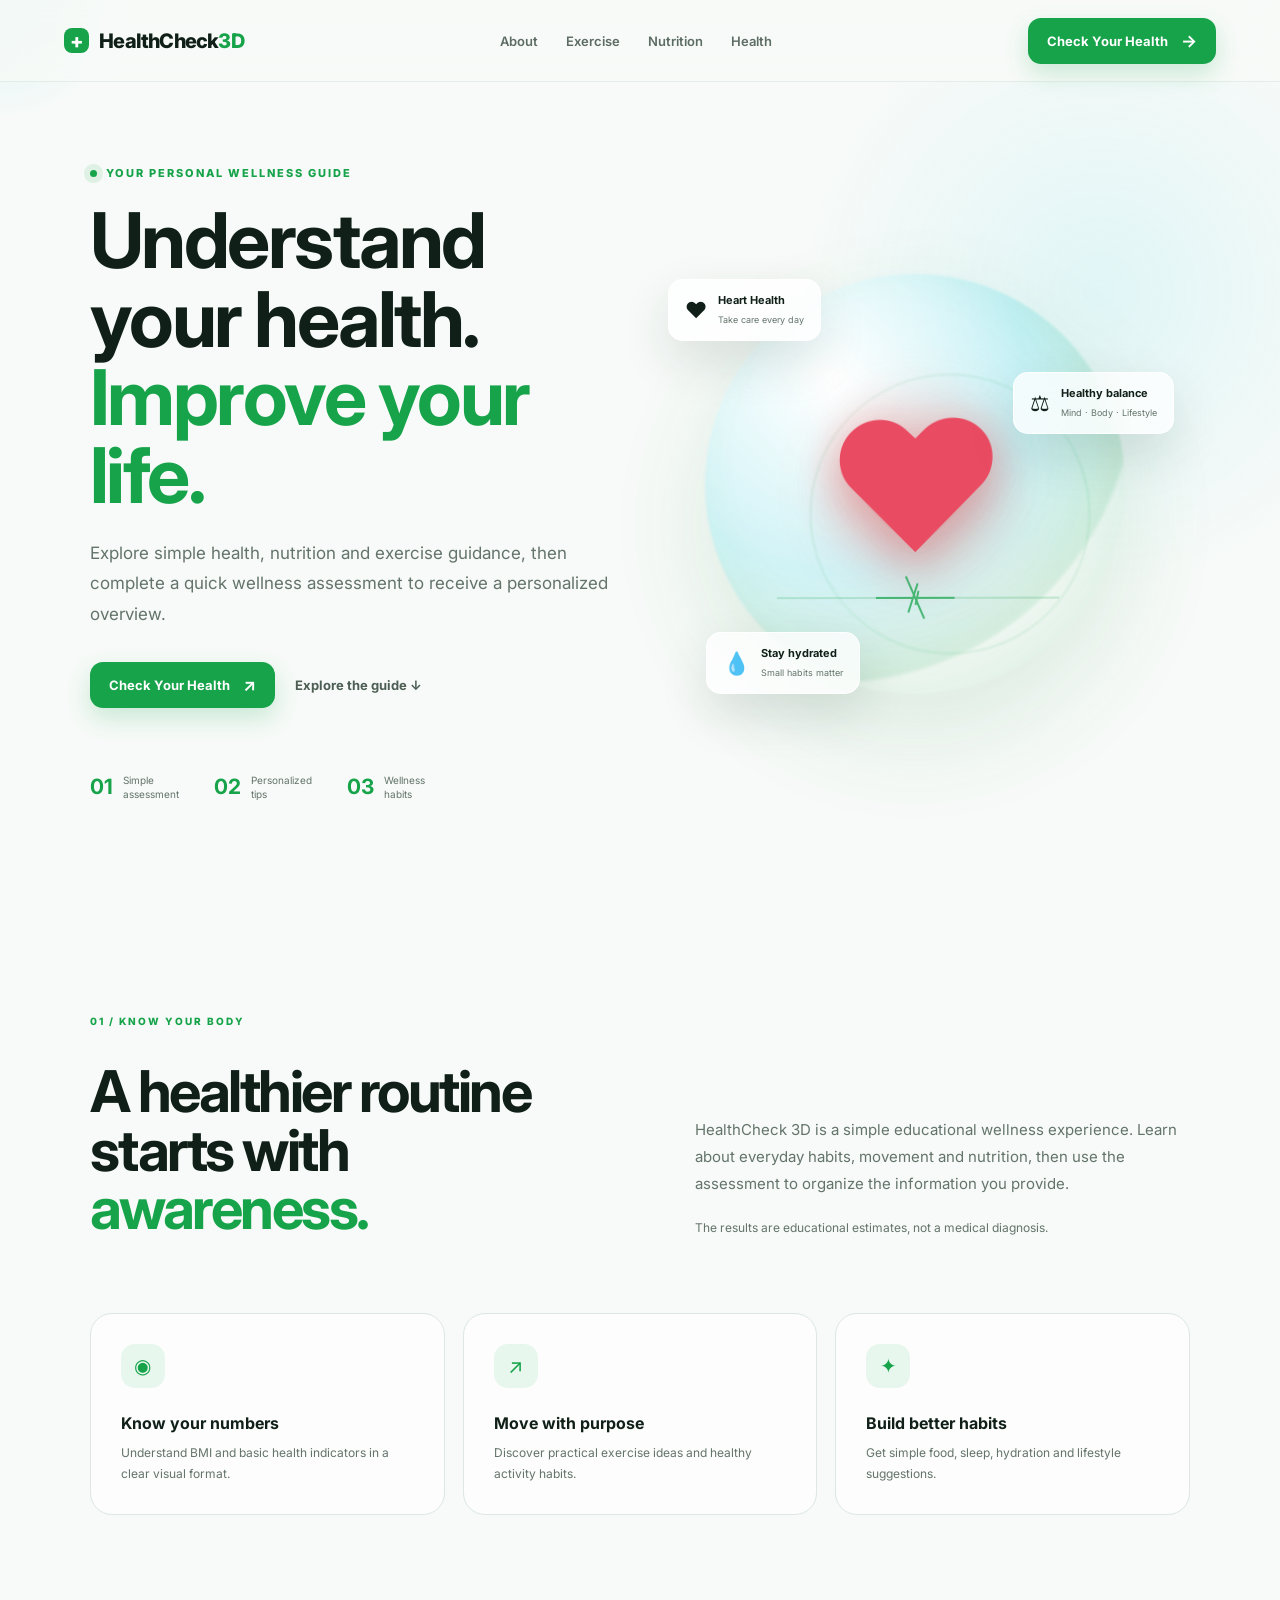
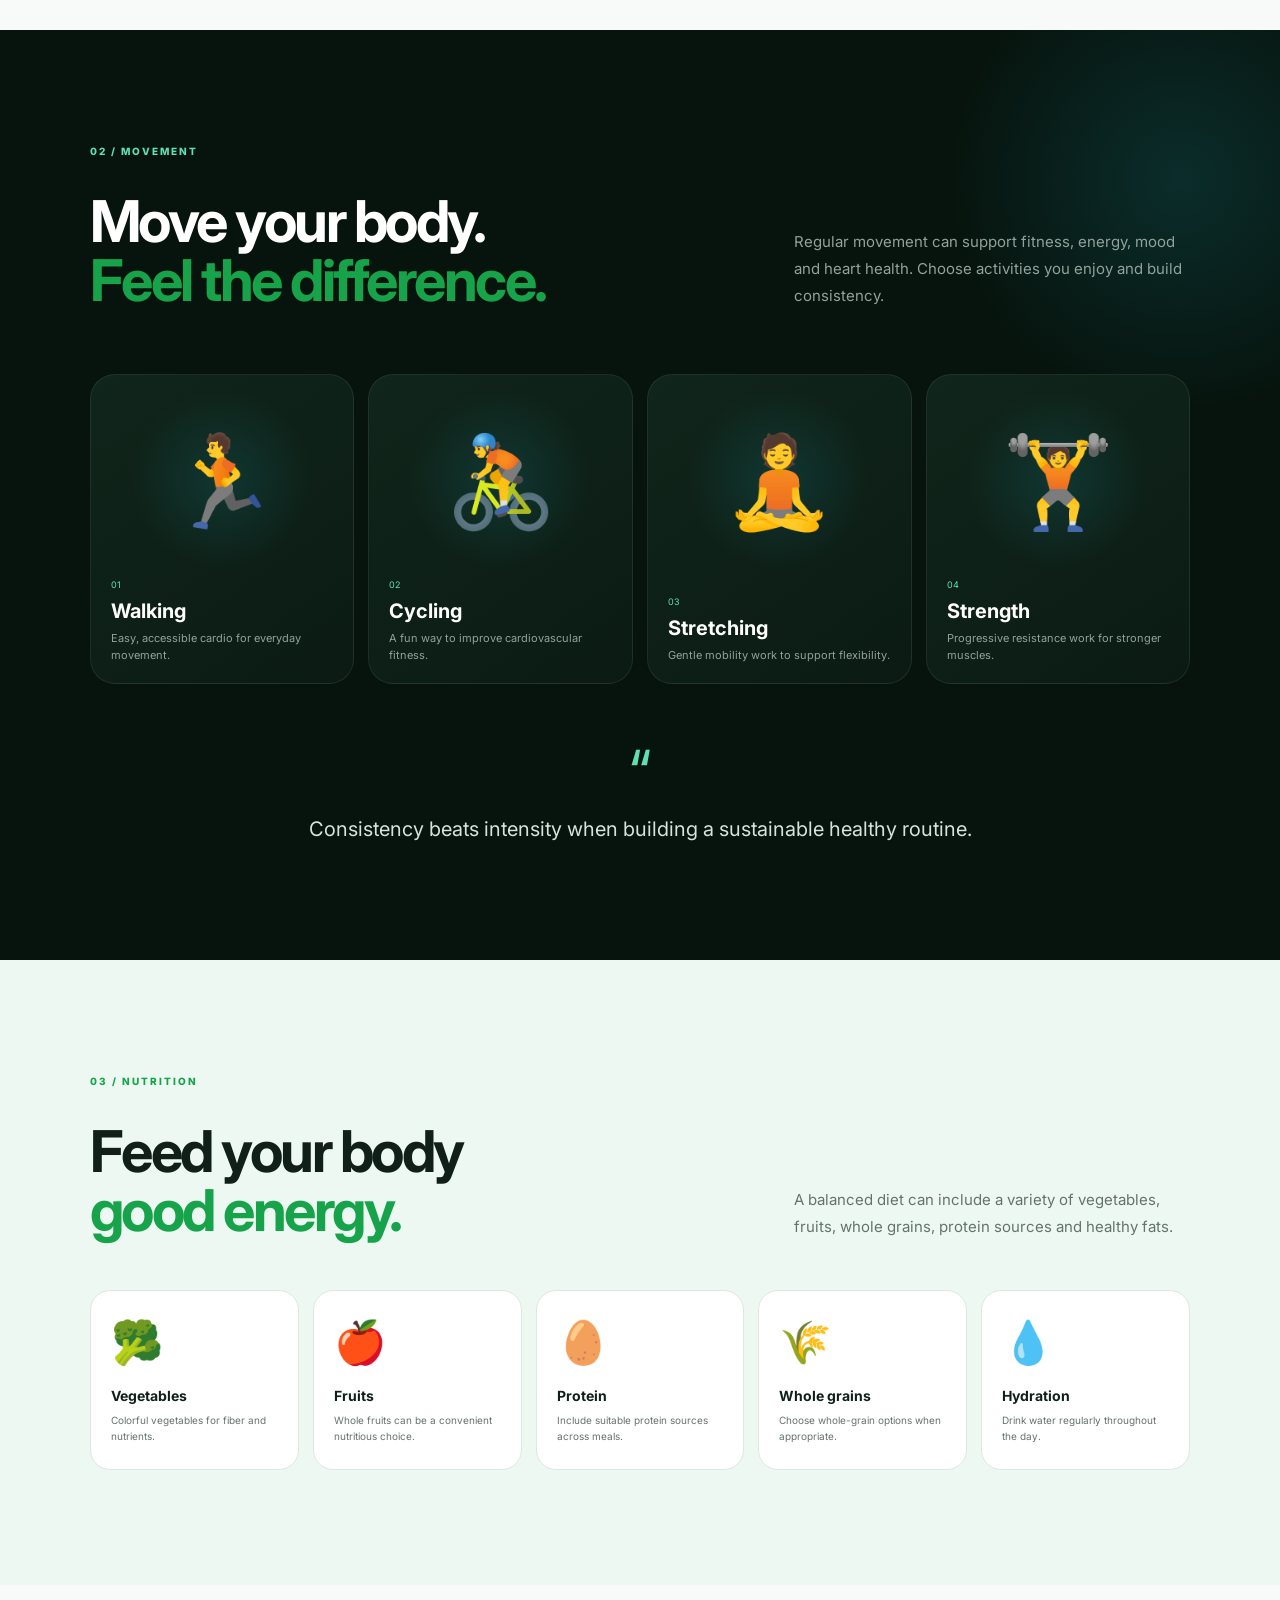
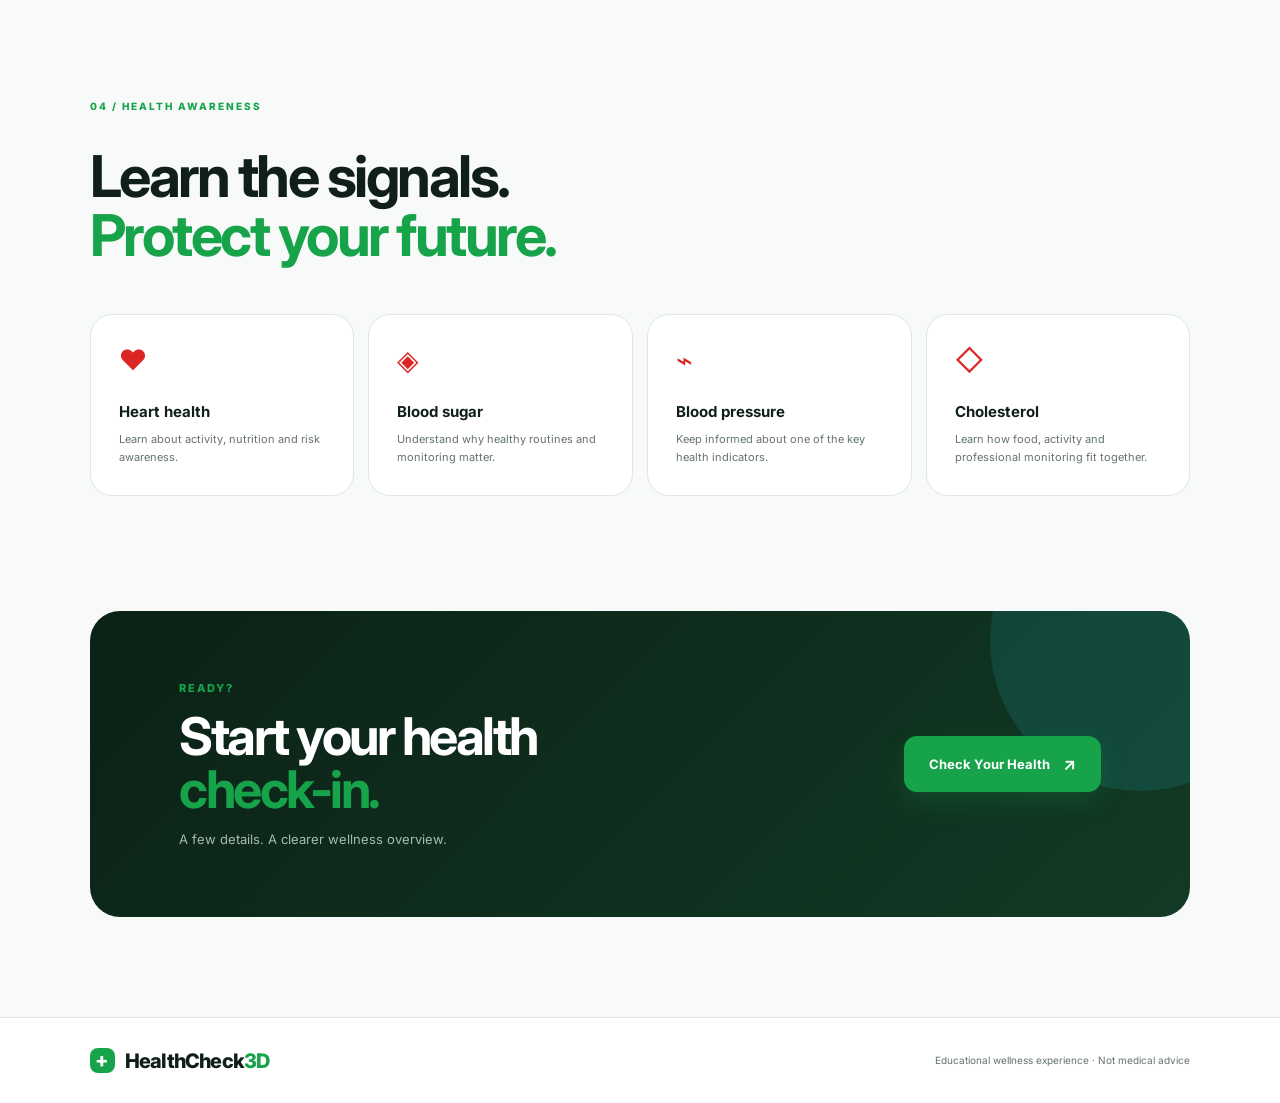
==== backend/src/main/resources/static/index.html @ 6fb9fbba "Commit 3 - Connect health assessment with Spring Boot backend" ====
<!DOCTYPE html>
<html lang="en">
<head>
  <meta charset="UTF-8">
  <meta name="viewport" content="width=device-width, initial-scale=1.0">
  <title>HealthCheck 3D | Personal Wellness</title>
  <link rel="preconnect" href="https://fonts.googleapis.com">
  <link rel="preconnect" href="https://fonts.gstatic.com" crossorigin>
  <link href="https://fonts.googleapis.com/css2?family=Inter:wght@400;500;600;700;800&display=swap" rel="stylesheet">
  <link rel="stylesheet" href="style.css">
</head>
<body>
  <div class="cursor-glow"></div>
  <nav class="nav">
    <a class="brand" href="index.html"><span class="brand-mark">+</span> HealthCheck<span>3D</span></a>
    <div class="nav-links">
      <a href="#about">About</a><a href="#exercise">Exercise</a><a href="#nutrition">Nutrition</a><a href="#conditions">Health</a>
    </div>
    <a class="nav-cta" href="health.html">Check Your Health <span>→</span></a>
  </nav>

  <main>
    <section class="hero" id="top">
      <div class="hero-copy reveal">
        <div class="eyebrow"><span class="pulse-dot"></span> YOUR PERSONAL WELLNESS GUIDE</div>
        <h1>Understand your health.<br><em>Improve your life.</em></h1>
        <p>Explore simple health, nutrition and exercise guidance, then complete a quick wellness assessment to receive a personalized overview.</p>
        <div class="hero-actions">
          <a class="primary-btn" href="health.html">Check Your Health <span>↗</span></a>
          <a class="text-btn" href="#about">Explore the guide ↓</a>
        </div>
        <div class="hero-stats">
          <div><strong>01</strong><span>Simple<br>assessment</span></div>
          <div><strong>02</strong><span>Personalized<br>tips</span></div>
          <div><strong>03</strong><span>Wellness<br>habits</span></div>
        </div>
      </div>
      <div class="hero-visual" id="heroVisual">
        <div class="orb orb-one"></div><div class="orb orb-two"></div>
        <div class="heart-scene">
          <div class="heart-glow"></div>
          <div class="heart">♥</div>
          <div class="ecg"><span></span><span></span><span></span><span></span><span></span></div>
        </div>
        <div class="float-card card-heart"><span>♥</span><div><b>Heart Health</b><small>Take care every day</small></div></div>
        <div class="float-card card-bmi"><span>⚖</span><div><b>Healthy balance</b><small>Mind · Body · Lifestyle</small></div></div>
        <div class="float-card card-water"><span>💧</span><div><b>Stay hydrated</b><small>Small habits matter</small></div></div>
      </div>
    </section>

    <section class="intro section" id="about">
      <div class="section-tag">01 / KNOW YOUR BODY</div>
      <div class="two-col">
        <h2>A healthier routine starts with <em>awareness.</em></h2>
        <div><p>HealthCheck 3D is a simple educational wellness experience. Learn about everyday habits, movement and nutrition, then use the assessment to organize the information you provide.</p><p class="muted">The results are educational estimates, not a medical diagnosis.</p></div>
      </div>
      <div class="feature-grid">
        <article class="feature-card"><div class="feature-icon">◉</div><h3>Know your numbers</h3><p>Understand BMI and basic health indicators in a clear visual format.</p></article>
        <article class="feature-card"><div class="feature-icon">↗</div><h3>Move with purpose</h3><p>Discover practical exercise ideas and healthy activity habits.</p></article>
        <article class="feature-card"><div class="feature-icon">✦</div><h3>Build better habits</h3><p>Get simple food, sleep, hydration and lifestyle suggestions.</p></article>
      </div>
    </section>

    <section class="dark-section section" id="exercise">
      <div class="section-tag light">02 / MOVEMENT</div>
      <div class="section-heading"><h2>Move your body.<br><em>Feel the difference.</em></h2><p>Regular movement can support fitness, energy, mood and heart health. Choose activities you enjoy and build consistency.</p></div>
      <div class="exercise-grid">
        <article class="exercise-card exercise-one"><div class="exercise-art">🏃</div><div><span>01</span><h3>Walking</h3><p>Easy, accessible cardio for everyday movement.</p></div></article>
        <article class="exercise-card exercise-two"><div class="exercise-art">🚴</div><div><span>02</span><h3>Cycling</h3><p>A fun way to improve cardiovascular fitness.</p></div></article>
        <article class="exercise-card exercise-three"><div class="exercise-art">🧘</div><div><span>03</span><h3>Stretching</h3><p>Gentle mobility work to support flexibility.</p></div></article>
        <article class="exercise-card exercise-four"><div class="exercise-art">🏋</div><div><span>04</span><h3>Strength</h3><p>Progressive resistance work for stronger muscles.</p></div></article>
      </div>
      <div class="quote-card"><span>“</span><p>Consistency beats intensity when building a sustainable healthy routine.</p></div>
    </section>

    <section class="section nutrition" id="nutrition">
      <div class="section-tag">03 / NUTRITION</div>
      <div class="section-heading"><h2>Feed your body<br><em>good energy.</em></h2><p>A balanced diet can include a variety of vegetables, fruits, whole grains, protein sources and healthy fats.</p></div>
      <div class="food-grid">
        <div class="food-card"><span>🥦</span><h3>Vegetables</h3><p>Colorful vegetables for fiber and nutrients.</p></div>
        <div class="food-card"><span>🍎</span><h3>Fruits</h3><p>Whole fruits can be a convenient nutritious choice.</p></div>
        <div class="food-card"><span>🥚</span><h3>Protein</h3><p>Include suitable protein sources across meals.</p></div>
        <div class="food-card"><span>🌾</span><h3>Whole grains</h3><p>Choose whole-grain options when appropriate.</p></div>
        <div class="food-card"><span>💧</span><h3>Hydration</h3><p>Drink water regularly throughout the day.</p></div>
      </div>
    </section>

    <section class="conditions section" id="conditions">
      <div class="section-tag">04 / HEALTH AWARENESS</div>
      <div class="section-heading"><h2>Learn the signals.<br><em>Protect your future.</em></h2></div>
      <div class="condition-grid">
        <article><div>♥</div><h3>Heart health</h3><p>Learn about activity, nutrition and risk awareness.</p></article>
        <article><div>◈</div><h3>Blood sugar</h3><p>Understand why healthy routines and monitoring matter.</p></article>
        <article><div>⌁</div><h3>Blood pressure</h3><p>Keep informed about one of the key health indicators.</p></article>
        <article><div>◇</div><h3>Cholesterol</h3><p>Learn how food, activity and professional monitoring fit together.</p></article>
      </div>
    </section>

    <section class="cta-section">
      <div><span class="eyebrow">READY?</span><h2>Start your health<br><em>check-in.</em></h2><p>A few details. A clearer wellness overview.</p></div>
      <a class="primary-btn large" href="health.html">Check Your Health <span>↗</span></a>
    </section>
  </main>

  <footer><div class="brand"><span class="brand-mark">+</span> HealthCheck<span>3D</span></div><p>Educational wellness experience · Not medical advice</p></footer>
  <script src="script.js"></script>
</body>
</html>
---- backend/src/main/resources/static/style.css ----
:root{--primary:#16a34a;--primary-dark:#15803d;--accent:#22d3ee;--danger:#dc2626;--warning:#f59e0b;--bg:#f7faf8;--ink:#102019;--muted:#64746b;--line:#dce8e1;--white:#fff;--dark:#07140e;--shadow:0 25px 70px rgba(9,40,23,.12)}
*{box-sizing:border-box;margin:0;padding:0}html{scroll-behavior:smooth}body{font-family:Inter,Arial,sans-serif;background:var(--bg);color:var(--ink);overflow-x:hidden}a{text-decoration:none;color:inherit}button,input,select{font:inherit}.cursor-glow{position:fixed;width:260px;height:260px;border-radius:50%;background:radial-gradient(circle,rgba(34,211,238,.12),transparent 65%);pointer-events:none;transform:translate(-50%,-50%);z-index:0}.nav{height:82px;display:flex;align-items:center;justify-content:space-between;padding:0 5vw;position:relative;z-index:10;background:rgba(247,250,248,.76);backdrop-filter:blur(16px);border-bottom:1px solid rgba(220,232,225,.7)}.brand{font-size:20px;font-weight:800;letter-spacing:-.8px}.brand span:last-child{color:var(--primary)}.brand-mark{display:inline-grid;place-items:center;width:25px;height:25px;border-radius:8px;background:var(--primary);color:white;margin-right:7px}.nav-links{display:flex;gap:28px;color:#5d6c64;font-size:13px;font-weight:600}.nav-links a:hover{color:var(--primary)}.nav-cta,.primary-btn{display:inline-flex;align-items:center;justify-content:center;gap:13px;background:var(--primary);color:white;border:0;border-radius:13px;padding:13px 19px;font-size:13px;font-weight:700;cursor:pointer;box-shadow:0 10px 25px rgba(22,163,74,.2);transition:.25s}.nav-cta:hover,.primary-btn:hover{background:var(--primary-dark);transform:translateY(-2px)}.nav-cta span,.primary-btn span{font-size:17px}.hero{min-height:calc(100vh - 82px);display:grid;grid-template-columns:1fr 1fr;align-items:center;padding:65px 7vw 80px;position:relative;overflow:hidden}.hero:before{content:"";position:absolute;width:620px;height:620px;border-radius:50%;background:radial-gradient(circle,rgba(34,211,238,.1),transparent 68%);right:-130px;top:-100px}.hero-copy{position:relative;z-index:2;max-width:650px}.eyebrow{font-size:11px;font-weight:800;letter-spacing:2px;color:var(--primary);display:flex;align-items:center;gap:9px}.pulse-dot{width:7px;height:7px;border-radius:50%;background:var(--primary);box-shadow:0 0 0 6px rgba(22,163,74,.1);animation:pulse 1.7s infinite}@keyframes pulse{50%{box-shadow:0 0 0 11px rgba(22,163,74,0)}}h1,h2{letter-spacing:-2.5px;line-height:1.02}.hero h1{font-size:clamp(45px,6vw,82px);margin:22px 0}.hero h1 em,h2 em{font-style:normal;color:var(--primary)}.hero-copy>p{font-size:17px;line-height:1.8;color:var(--muted);max-width:590px}.hero-actions{display:flex;gap:20px;align-items:center;margin-top:32px}.text-btn{font-size:13px;font-weight:700;color:#4d5e54}.hero-stats{display:flex;gap:35px;margin-top:65px}.hero-stats div{display:flex;gap:10px;align-items:center}.hero-stats strong{font-size:21px;color:var(--primary)}.hero-stats span{font-size:10px;color:var(--muted);line-height:1.4}.hero-visual{min-height:620px;position:relative;display:grid;place-items:center;perspective:900px}.orb{position:absolute;border-radius:50%;filter:blur(1px)}.orb-one{width:420px;height:420px;background:radial-gradient(circle at 30% 25%,#fff,rgba(34,211,238,.18) 45%,rgba(22,163,74,.12) 70%,transparent 71%);box-shadow:inset -25px -25px 60px rgba(22,163,74,.09),0 40px 100px rgba(21,128,61,.12);animation:float 6s ease-in-out infinite}.orb-two{width:280px;height:280px;border:1px solid rgba(22,163,74,.2);transform:translate(35px,30px);animation:spin 18s linear infinite}@keyframes float{50%{transform:translateY(-18px) rotate(2deg)}}@keyframes spin{to{transform:translate(35px,30px) rotate(360deg)}}.heart-scene{position:relative;z-index:2;width:300px;height:300px;display:grid;place-items:center;transform:rotateX(8deg) rotateY(-8deg);animation:heartFloat 5s ease-in-out infinite}@keyframes heartFloat{50%{transform:rotateX(8deg) rotateY(8deg) translateY(-12px)}}.heart{font-size:180px;color:#e94b62;text-shadow:0 20px 45px rgba(220,38,38,.28);filter:drop-shadow(0 0 20px rgba(220,38,38,.15));animation:beat 1.4s ease-in-out infinite}@keyframes beat{15%{transform:scale(1.06)}30%{transform:scale(1)}45%{transform:scale(1.04)}60%{transform:scale(1)}}.heart-glow{position:absolute;width:190px;height:190px;border-radius:50%;background:rgba(239,68,68,.12);filter:blur(25px)}.ecg{position:absolute;bottom:15px;width:280px;height:45px;display:flex;align-items:center;justify-content:center;gap:0;overflow:hidden;opacity:.75}.ecg:before{content:"";position:absolute;left:-30px;right:-30px;height:2px;background:rgba(22,163,74,.25)}.ecg span{width:36px;height:2px;background:var(--primary);position:relative}.ecg span:nth-child(2){height:30px;width:2px;transform:rotate(18deg)}.ecg span:nth-child(3){height:45px;width:2px;transform:rotate(-24deg)}.ecg span:nth-child(4){height:14px;width:2px;transform:rotate(12deg)}.float-card{position:absolute;z-index:4;display:flex;align-items:center;gap:11px;background:rgba(255,255,255,.78);border:1px solid rgba(255,255,255,.9);backdrop-filter:blur(14px);padding:13px 16px;border-radius:15px;box-shadow:0 20px 50px rgba(18,50,31,.12);animation:floatCard 5s ease-in-out infinite}.float-card>span{font-size:22px}.float-card b{font-size:11px;display:block}.float-card small{font-size:9px;color:var(--muted)}.card-heart{top:17%;left:5%}.card-bmi{right:3%;top:32%;animation-delay:1s}.card-water{left:12%;bottom:16%;animation-delay:2s}@keyframes floatCard{50%{transform:translateY(-9px)}}.section{padding:115px 7vw}.section-tag{font-size:10px;font-weight:800;letter-spacing:2px;color:var(--primary);margin-bottom:35px}.two-col{display:grid;grid-template-columns:1fr 1fr;gap:10%;align-items:end}.two-col h2,.section-heading h2{font-size:clamp(37px,4.5vw,62px)}.two-col p,.section-heading>p{color:var(--muted);line-height:1.8;font-size:15px}.two-col .muted{margin-top:20px;font-size:12px}.feature-grid{display:grid;grid-template-columns:repeat(3,1fr);gap:18px;margin-top:75px}.feature-card{padding:30px;border:1px solid var(--line);border-radius:22px;background:rgba(255,255,255,.65);transition:.3s}.feature-card:hover{transform:translateY(-8px);box-shadow:var(--shadow);border-color:rgba(22,163,74,.3)}.feature-icon{width:44px;height:44px;display:grid;place-items:center;border-radius:14px;background:#e8f7ee;color:var(--primary);font-size:20px;margin-bottom:25px}.feature-card h3{font-size:16px;margin-bottom:10px}.feature-card p{font-size:12px;line-height:1.7;color:var(--muted)}.dark-section{background:var(--dark);color:white;position:relative;overflow:hidden}.dark-section:before{content:"";position:absolute;width:500px;height:500px;border-radius:50%;right:-150px;top:-100px;background:radial-gradient(circle,rgba(34,211,238,.13),transparent 65%)}.light{color:#5ee0b0}.section-heading{display:grid;grid-template-columns:1.05fr .7fr;gap:10%;align-items:end;position:relative;z-index:1}.dark-section .section-heading>p{color:#91a29a}.exercise-grid{display:grid;grid-template-columns:repeat(4,1fr);gap:14px;margin-top:65px;position:relative;z-index:1}.exercise-card{min-height:310px;padding:20px;border-radius:25px;background:linear-gradient(145deg,#10251b,#0b1b13);border:1px solid rgba(255,255,255,.08);display:flex;flex-direction:column;justify-content:space-between;transition:.35s;overflow:hidden}.exercise-card:hover{transform:translateY(-10px) rotateX(2deg);border-color:rgba(94,224,176,.3)}.exercise-art{height:170px;display:grid;place-items:center;font-size:90px;background:radial-gradient(circle,rgba(34,211,238,.12),transparent 65%);border-radius:18px}.exercise-card span{font-size:9px;color:#5ee0b0}.exercise-card h3{font-size:20px;margin:7px 0}.exercise-card p{font-size:11px;color:#91a29a;line-height:1.5}.quote-card{margin:50px auto 0;max-width:700px;text-align:center;position:relative}.quote-card span{font-size:65px;color:#5ee0b0}.quote-card p{font-size:20px;line-height:1.6;color:#d5e3dc}.nutrition{background:#eef8f2}.section-heading{margin-bottom:50px}.food-grid{display:grid;grid-template-columns:repeat(5,1fr);gap:14px}.food-card{padding:25px 20px;background:white;border-radius:20px;border:1px solid var(--line);transition:.3s}.food-card:hover{transform:translateY(-8px);box-shadow:var(--shadow)}.food-card span{font-size:42px}.food-card h3{font-size:14px;margin:20px 0 8px}.food-card p{font-size:10px;color:var(--muted);line-height:1.6}.condition-grid{display:grid;grid-template-columns:repeat(4,1fr);gap:14px}.condition-grid article{padding:28px;border:1px solid var(--line);border-radius:22px;background:white;transition:.3s}.condition-grid article:hover{transform:translateY(-6px)}.condition-grid article>div{font-size:28px;color:var(--danger);margin-bottom:25px}.condition-grid h3{font-size:15px;margin-bottom:10px}.condition-grid p{font-size:11px;color:var(--muted);line-height:1.6}.cta-section{margin:0 7vw 100px;padding:70px 7%;border-radius:30px;background:linear-gradient(135deg,#0b2116,#123a25);color:white;display:flex;align-items:center;justify-content:space-between;gap:30px;overflow:hidden;position:relative}.cta-section:after{content:"";position:absolute;width:300px;height:300px;border-radius:50%;right:-100px;top:-120px;background:rgba(34,211,238,.12)}.cta-section h2{font-size:52px;margin:15px 0}.cta-section p{color:#a8bbb1;font-size:13px}.large{padding:18px 25px;position:relative;z-index:1}footer{padding:30px 7vw;border-top:1px solid var(--line);display:flex;justify-content:space-between;align-items:center;background:white}footer p{font-size:10px;color:var(--muted)}.assessment-body,.result-body{background:#f2f7f4}.assessment-nav{background:rgba(242,247,244,.85)}.back-link{font-size:12px;font-weight:700;color:var(--muted)}.back-link:hover{color:var(--primary)}.assessment{max-width:940px;margin:auto;padding:65px 25px 80px}.assessment-head{text-align:center}.assessment-head h1{font-size:clamp(42px,6vw,68px);margin:20px 0 13px}.assessment-head p{color:var(--muted);font-size:13px}.journey{display:flex;align-items:center;justify-content:center;margin:55px 0 35px}.step{display:flex;flex-direction:column;align-items:center;gap:8px;color:#8a9891;min-width:70px}.step b{width:36px;height:36px;border-radius:50%;display:grid;place-items:center;border:1px solid #cbd8d0;background:white;font-size:11px}.step span{font-size:9px;font-weight:700}.step.active{color:var(--primary)}.step.active b{background:var(--primary);color:white;border-color:var(--primary);box-shadow:0 7px 18px rgba(22,163,74,.25)}.step.done b{background:#dff5e7;color:var(--primary);border-color:#bde7cc}.line{height:1px;width:55px;background:#d4e0d9;margin:0 4px 24px}.health-form{background:white;border:1px solid var(--line);border-radius:28px;box-shadow:var(--shadow);padding:45px}.form-step{display:none;animation:fadeUp .4s ease}.form-step.active{display:block}@keyframes fadeUp{from{opacity:0;transform:translateY(12px)}to{opacity:1;transform:none}}.panel-title{display:flex;gap:20px;align-items:flex-start;margin-bottom:40px}.panel-title>span{font-size:11px;font-weight:800;color:var(--primary);padding-top:5px}.panel-title h2{font-size:30px;letter-spacing:-1.3px}.panel-title p{font-size:12px;color:var(--muted);margin-top:8px}.health-form label{display:block;font-size:11px;font-weight:700;color:#3d4d44;margin-bottom:22px}.health-form input,.health-form select{width:100%;height:52px;border:1px solid var(--line);border-radius:12px;background:#fbfdfc;padding:0 15px;outline:none;color:var(--ink);margin-top:8px}.health-form input:focus,.health-form select:focus{border-color:var(--primary);box-shadow:0 0 0 4px rgba(22,163,74,.08)}.two-inputs{display:grid;grid-template-columns:1fr 1fr;gap:20px}.three-inputs{display:grid;grid-template-columns:repeat(3,1fr);gap:15px}.unit-input{position:relative}.unit-input input{padding-right:75px}.unit-input span{position:absolute;right:13px;bottom:17px;font-size:9px;color:#7c8982}.mini-info{display:flex;gap:10px;padding:14px 16px;background:#eef8f2;border-radius:12px;color:var(--muted);font-size:10px;line-height:1.5;margin:5px 0 20px}.mini-info span{font-size:18px;color:var(--primary)}.form-actions{display:flex;justify-content:space-between;align-items:center;margin-top:35px}.ghost-btn{display:inline-flex;align-items:center;justify-content:center;padding:12px 17px;border-radius:12px;border:1px solid var(--line);background:white;color:#516159;font-size:12px;font-weight:700;cursor:pointer}.ghost-btn:hover{border-color:var(--primary);color:var(--primary)}.condition-select{display:grid;grid-template-columns:repeat(2,1fr);gap:12px}.check-card{display:flex!important;align-items:center;gap:12px;padding:18px!important;border:1px solid var(--line);border-radius:15px;margin:0!important;cursor:pointer;transition:.2s}.check-card:hover{border-color:#9fd8b3}.check-card input{width:16px;height:16px;margin:0}.check-card span{font-size:22px;color:var(--primary)}.check-card b{font-size:12px}.check-card:has(input:checked){background:#eefaf2;border-color:#7ac493}.choice-group{margin-bottom:28px}.choice-group h3{font-size:12px;margin-bottom:13px}.choice-row{display:flex;flex-wrap:wrap;gap:10px}.choice-row label{margin:0!important;padding:13px 15px;border:1px solid var(--line);border-radius:12px;background:#fbfdfc;cursor:pointer;font-size:10px!important;font-weight:600!important}.choice-row label:has(input:checked){background:#eaf8ef;border-color:#72c18d;color:var(--primary)}.choice-row input{width:auto;height:auto;margin:0 5px 0 0}.form-disclaimer{text-align:center;font-size:9px;color:#8a9790;margin-top:20px}.result-main{max-width:1100px;margin:auto;padding:65px 25px 90px}.result-head{display:flex;justify-content:space-between;align-items:end;margin-bottom:40px}.result-head h1{font-size:52px;margin:14px 0}.result-head p{font-size:12px;color:var(--muted)}.result-hero{display:grid;grid-template-columns:330px 1fr;gap:25px;align-items:center}.bmi-ring{width:290px;height:290px;margin:auto;border-radius:50%;display:grid;place-items:center;background:conic-gradient(var(--primary) 0deg,#e5eee8 0deg);position:relative}.bmi-ring:after{content:"";position:absolute;width:230px;height:230px;background:#fff;border-radius:50%}.bmi-ring>div{position:relative;z-index:1;text-align:center}.bmi-ring strong{display:block;font-size:52px;letter-spacing:-3px}.bmi-ring span{display:block;font-size:10px;color:var(--muted);font-weight:800;letter-spacing:1px}.bmi-ring small{display:inline-block;margin-top:12px;padding:6px 10px;background:#eaf8ef;color:var(--primary);border-radius:20px;font-size:10px;font-weight:800}.metrics{display:grid;grid-template-columns:1fr 1fr;gap:13px}.metrics div{background:white;border:1px solid var(--line);border-radius:17px;padding:22px}.metrics span{font-size:10px;color:var(--muted);display:block;margin-bottom:9px}.metrics strong{font-size:16px}.result-grid{display:grid;grid-template-columns:repeat(3,1fr);gap:15px;margin-top:35px}.result-card{background:white;border:1px solid var(--line);border-radius:22px;padding:25px}.result-card-head{display:flex;gap:13px;align-items:center;margin-bottom:20px}.result-card-head>span{font-size:28px}.result-card h2{font-size:17px;letter-spacing:-.6px}.result-card-head p{font-size:9px;color:var(--muted);margin-top:4px}.result-card ul{list-style:none}.result-card li{font-size:11px;line-height:1.55;padding:11px 0;border-top:1px solid #edf2ef;color:#526159}.result-card li:before{content:"✓";color:var(--primary);font-weight:800;margin-right:8px}.advice-card{margin-top:15px;background:#0d281a;color:white;border-radius:22px;padding:27px;display:flex;gap:17px;align-items:flex-start}.advice-icon{width:40px;height:40px;border-radius:12px;background:rgba(94,224,176,.15);display:grid;place-items:center;color:#5ee0b0}.advice-card h2{font-size:17px;letter-spacing:-.5px;margin-bottom:7px}.advice-card p{font-size:11px;color:#a7b9ae;line-height:1.6}.medical-warning{margin-top:15px;padding:20px;background:#fff8e8;border:1px solid #f2dfac;border-radius:17px;color:#705b27}.medical-warning strong{font-size:11px}.medical-warning p{font-size:10px;line-height:1.7;margin-top:8px}.result-body footer{margin-top:0}@media(max-width:900px){.nav-links{display:none}.hero{grid-template-columns:1fr;padding-top:50px}.hero-visual{min-height:500px}.feature-grid,.exercise-grid,.condition-grid{grid-template-columns:repeat(2,1fr)}.food-grid{grid-template-columns:repeat(3,1fr)}.section-heading,.two-col{grid-template-columns:1fr;gap:25px}.result-hero{grid-template-columns:1fr}.result-grid{grid-template-columns:1fr}.result-head{align-items:start}.three-inputs{grid-template-columns:1fr}.journey{overflow-x:auto;justify-content:flex-start;padding-bottom:8px}.line{min-width:30px}.cta-section{flex-direction:column;align-items:flex-start}.cta-section h2{font-size:42px}}@media(max-width:600px){.nav{padding:0 18px;height:70px}.nav-cta{padding:10px 12px;font-size:10px}.hero{padding:45px 20px}.hero h1{font-size:43px}.hero-copy>p{font-size:14px}.hero-stats{gap:15px;margin-top:40px}.hero-visual{min-height:420px;transform:scale(.82)}.card-heart{left:-3%}.card-bmi{right:-3%}.card-water{left:3%}.section{padding:80px 20px}.two-col h2,.section-heading h2{font-size:38px}.feature-grid,.exercise-grid,.condition-grid,.food-grid,.condition-select,.two-inputs{grid-template-columns:1fr}.health-form{padding:25px 18px}.assessment{padding:45px 15px}.panel-title h2{font-size:24px}.step span{display:none}.result-main{padding:45px 15px}.result-head{display:block}.result-head h1{font-size:40px}.result-head .ghost-btn{margin-top:20px}.metrics{grid-template-columns:1fr 1fr}.bmi-ring{width:250px;height:250px}.bmi-ring:after{width:198px;height:198px}.cta-section{margin:0 20px 70px;padding:45px 30px}.cta-section h2{font-size:38px}footer{padding:25px 20px;display:block}footer p{margin-top:12px}.choice-row{display:grid;grid-template-columns:1fr}.choice-row label{width:100%}}
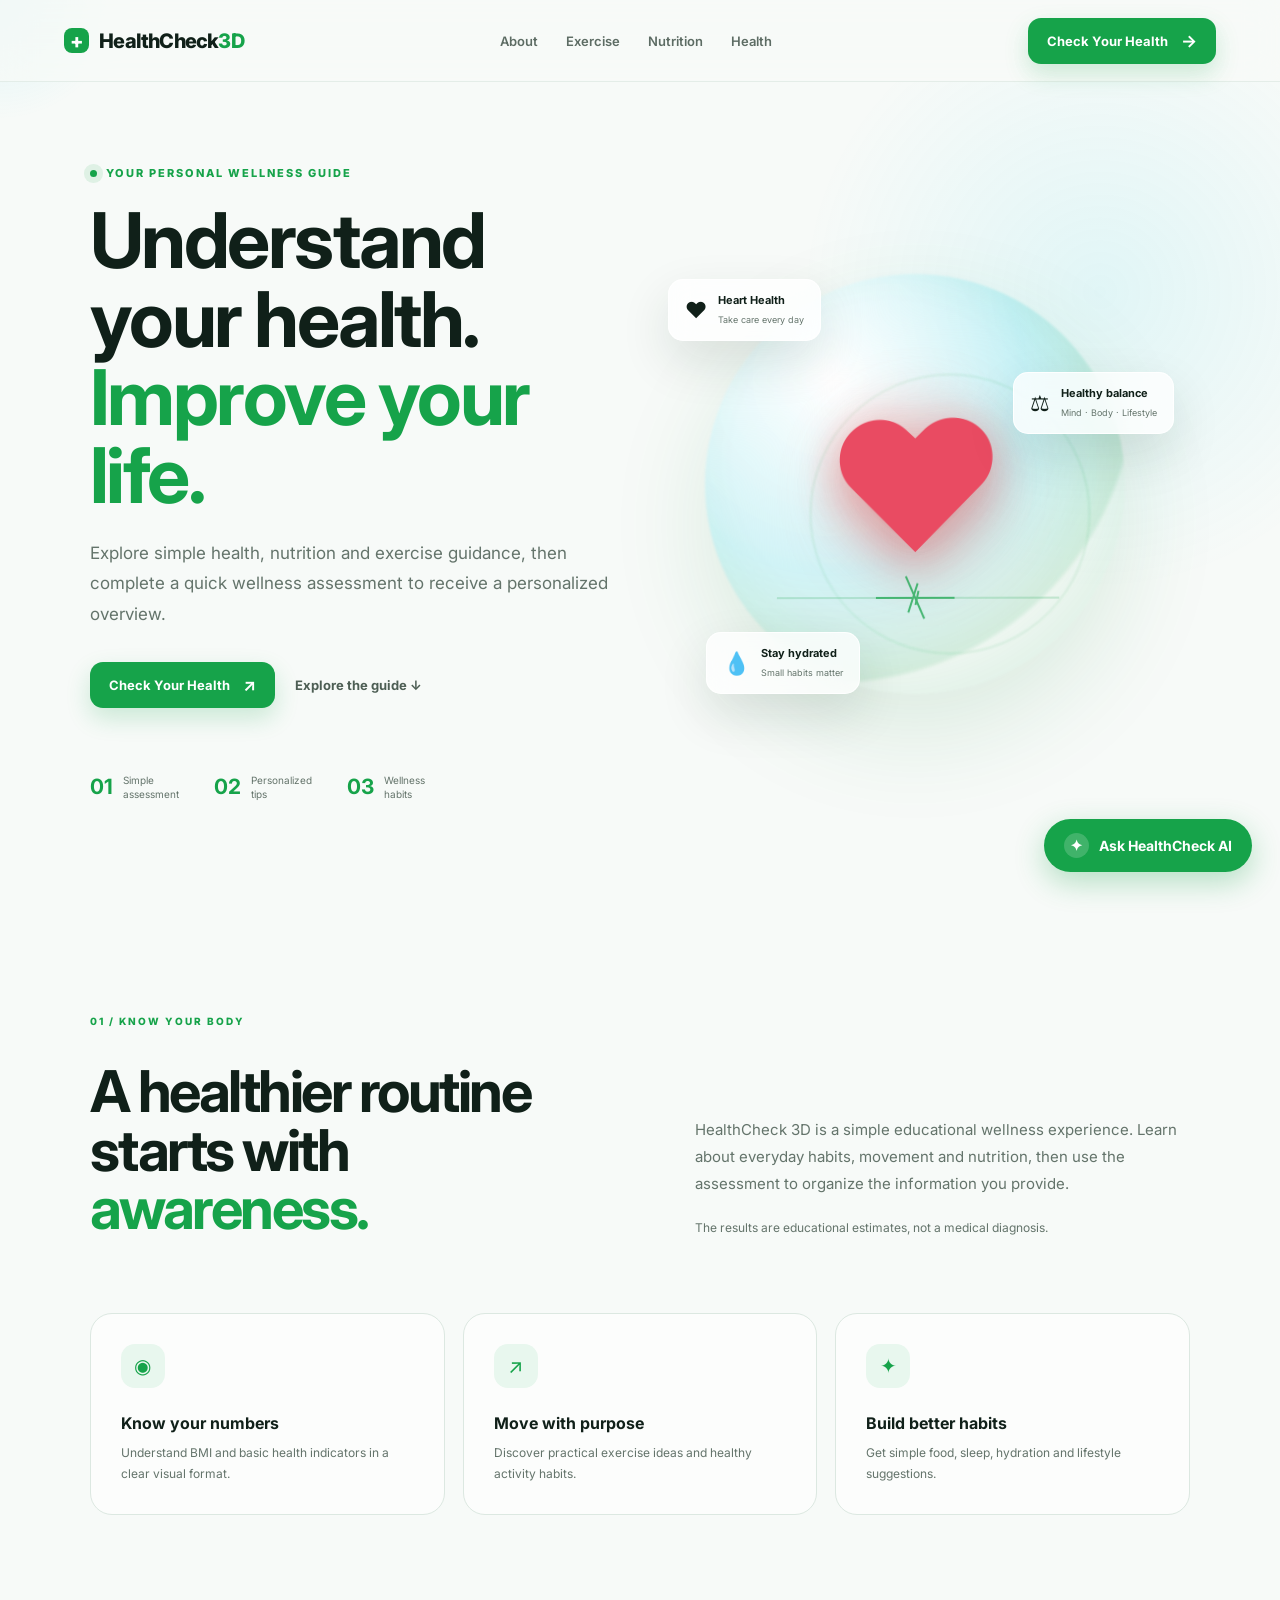
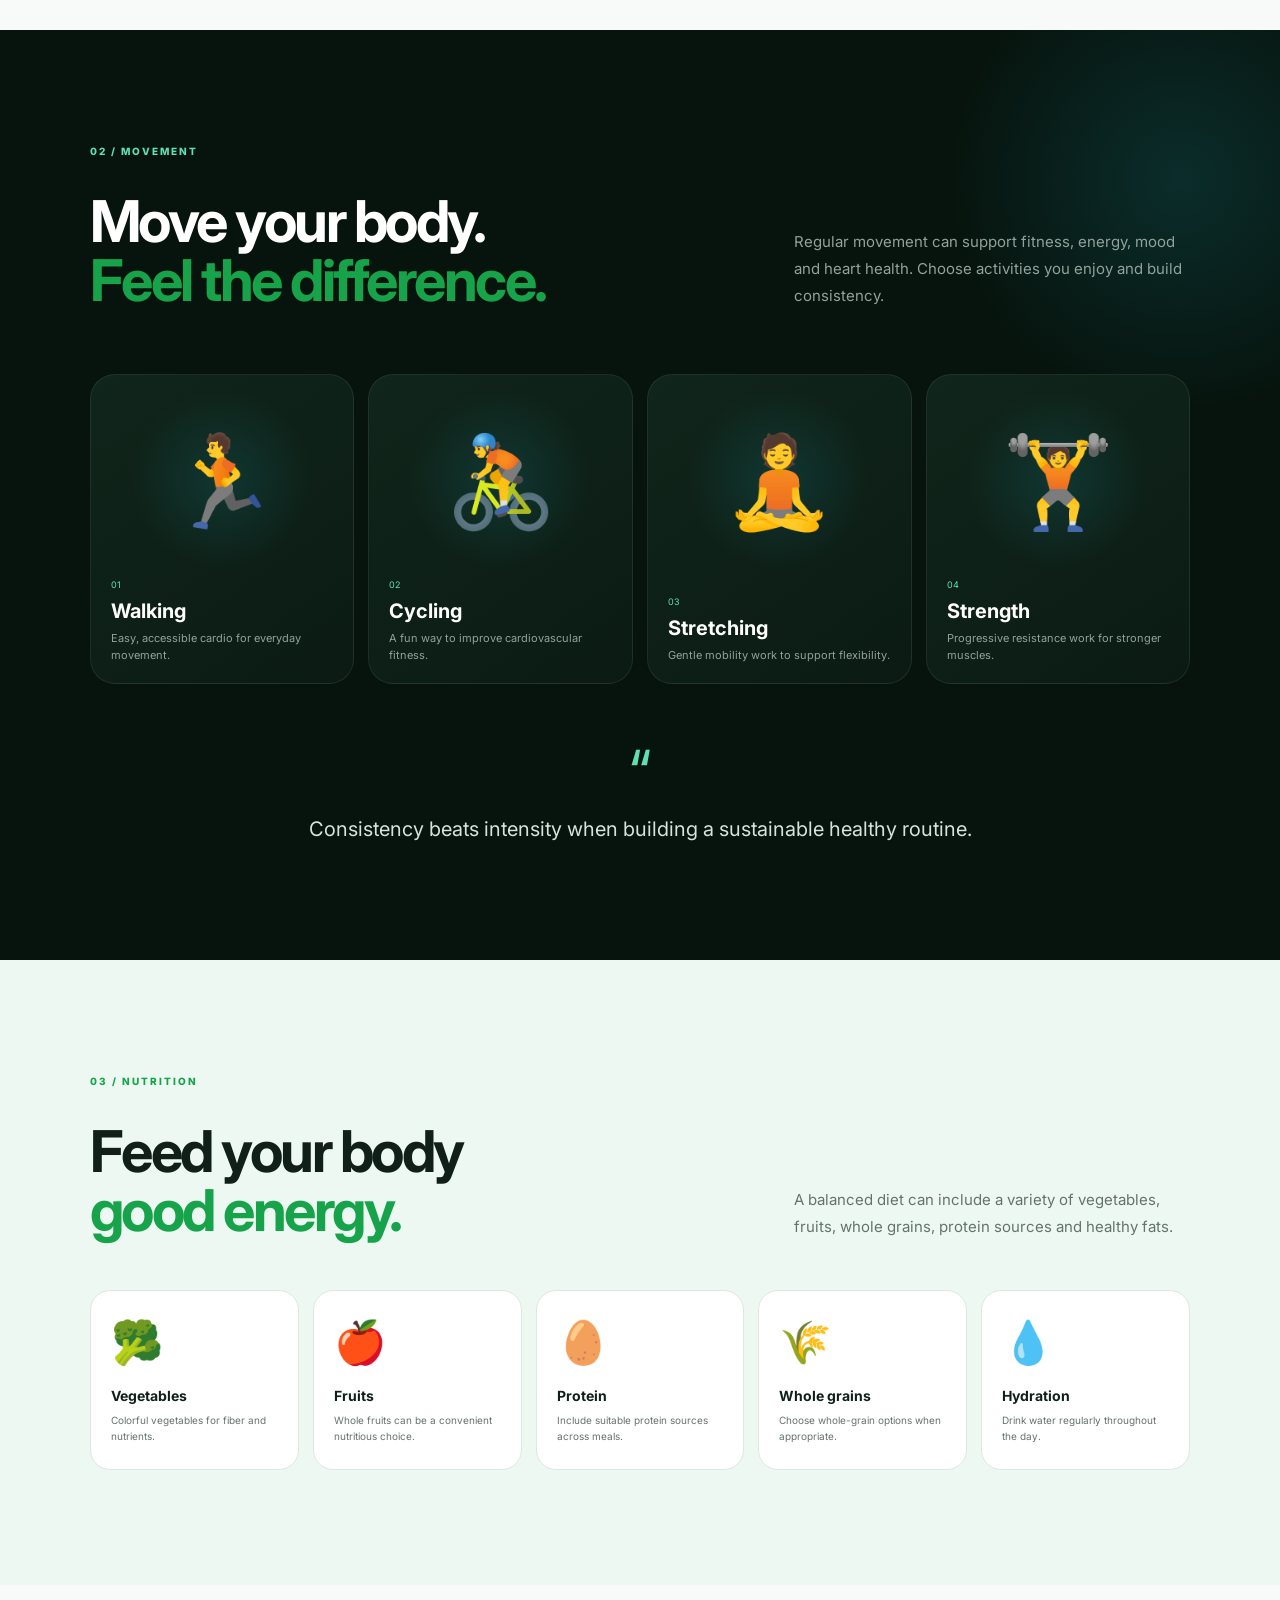
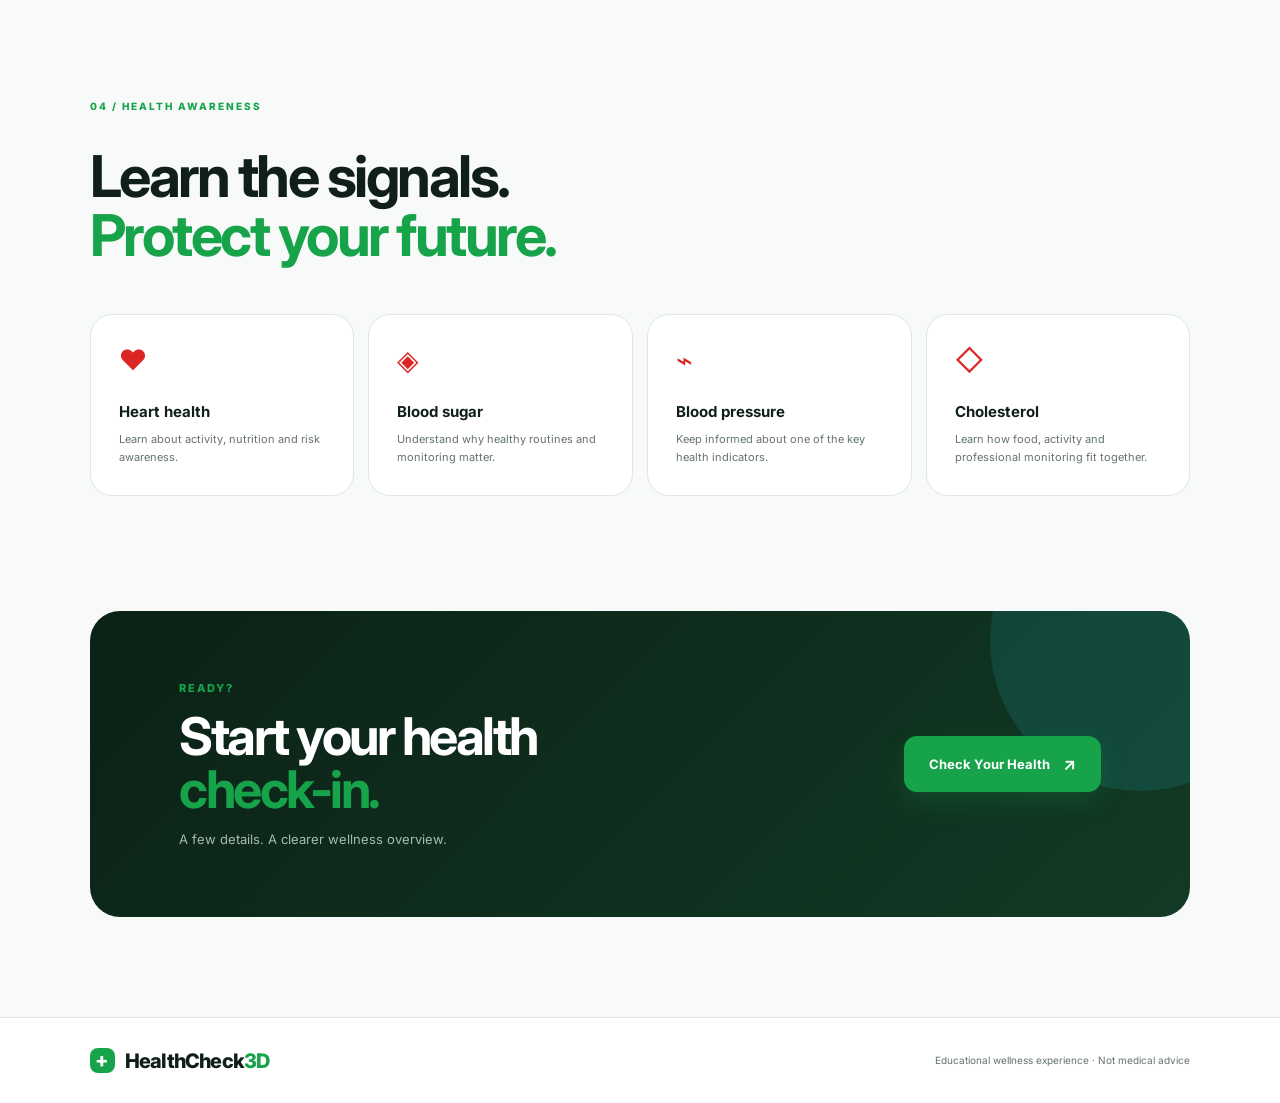
==== commit c5e929d6: "Add HealthCheck AI chatbot" ====
--- a/backend/src/main/resources/static/index.html
+++ b/backend/src/main/resources/static/index.html
@@ -3,6 +3,8 @@
 <head>
   <meta charset="UTF-8">
   <meta name="viewport" content="width=device-width, initial-scale=1.0">
+<link rel="icon" href="data:,">
+
   <title>HealthCheck 3D | Personal Wellness</title>
   <link rel="preconnect" href="https://fonts.googleapis.com">
   <link rel="preconnect" href="https://fonts.gstatic.com" crossorigin>
@@ -104,5 +106,8 @@
 
   <footer><div class="brand"><span class="brand-mark">+</span> HealthCheck<span>3D</span></div><p>Educational wellness experience · Not medical advice</p></footer>
   <script src="script.js"></script>
+  <script src="./chatbot.js"></script>
+
+
 </body>
 </html>
--- a/backend/src/main/resources/static/style.css
+++ b/backend/src/main/resources/static/style.css
@@ -1,2 +1,353 @@
 :root{--primary:#16a34a;--primary-dark:#15803d;--accent:#22d3ee;--danger:#dc2626;--warning:#f59e0b;--bg:#f7faf8;--ink:#102019;--muted:#64746b;--line:#dce8e1;--white:#fff;--dark:#07140e;--shadow:0 25px 70px rgba(9,40,23,.12)}
 *{box-sizing:border-box;margin:0;padding:0}html{scroll-behavior:smooth}body{font-family:Inter,Arial,sans-serif;background:var(--bg);color:var(--ink);overflow-x:hidden}a{text-decoration:none;color:inherit}button,input,select{font:inherit}.cursor-glow{position:fixed;width:260px;height:260px;border-radius:50%;background:radial-gradient(circle,rgba(34,211,238,.12),transparent 65%);pointer-events:none;transform:translate(-50%,-50%);z-index:0}.nav{height:82px;display:flex;align-items:center;justify-content:space-between;padding:0 5vw;position:relative;z-index:10;background:rgba(247,250,248,.76);backdrop-filter:blur(16px);border-bottom:1px solid rgba(220,232,225,.7)}.brand{font-size:20px;font-weight:800;letter-spacing:-.8px}.brand span:last-child{color:var(--primary)}.brand-mark{display:inline-grid;place-items:center;width:25px;height:25px;border-radius:8px;background:var(--primary);color:white;margin-right:7px}.nav-links{display:flex;gap:28px;color:#5d6c64;font-size:13px;font-weight:600}.nav-links a:hover{color:var(--primary)}.nav-cta,.primary-btn{display:inline-flex;align-items:center;justify-content:center;gap:13px;background:var(--primary);color:white;border:0;border-radius:13px;padding:13px 19px;font-size:13px;font-weight:700;cursor:pointer;box-shadow:0 10px 25px rgba(22,163,74,.2);transition:.25s}.nav-cta:hover,.primary-btn:hover{background:var(--primary-dark);transform:translateY(-2px)}.nav-cta span,.primary-btn span{font-size:17px}.hero{min-height:calc(100vh - 82px);display:grid;grid-template-columns:1fr 1fr;align-items:center;padding:65px 7vw 80px;position:relative;overflow:hidden}.hero:before{content:"";position:absolute;width:620px;height:620px;border-radius:50%;background:radial-gradient(circle,rgba(34,211,238,.1),transparent 68%);right:-130px;top:-100px}.hero-copy{position:relative;z-index:2;max-width:650px}.eyebrow{font-size:11px;font-weight:800;letter-spacing:2px;color:var(--primary);display:flex;align-items:center;gap:9px}.pulse-dot{width:7px;height:7px;border-radius:50%;background:var(--primary);box-shadow:0 0 0 6px rgba(22,163,74,.1);animation:pulse 1.7s infinite}@keyframes pulse{50%{box-shadow:0 0 0 11px rgba(22,163,74,0)}}h1,h2{letter-spacing:-2.5px;line-height:1.02}.hero h1{font-size:clamp(45px,6vw,82px);margin:22px 0}.hero h1 em,h2 em{font-style:normal;color:var(--primary)}.hero-copy>p{font-size:17px;line-height:1.8;color:var(--muted);max-width:590px}.hero-actions{display:flex;gap:20px;align-items:center;margin-top:32px}.text-btn{font-size:13px;font-weight:700;color:#4d5e54}.hero-stats{display:flex;gap:35px;margin-top:65px}.hero-stats div{display:flex;gap:10px;align-items:center}.hero-stats strong{font-size:21px;color:var(--primary)}.hero-stats span{font-size:10px;color:var(--muted);line-height:1.4}.hero-visual{min-height:620px;position:relative;display:grid;place-items:center;perspective:900px}.orb{position:absolute;border-radius:50%;filter:blur(1px)}.orb-one{width:420px;height:420px;background:radial-gradient(circle at 30% 25%,#fff,rgba(34,211,238,.18) 45%,rgba(22,163,74,.12) 70%,transparent 71%);box-shadow:inset -25px -25px 60px rgba(22,163,74,.09),0 40px 100px rgba(21,128,61,.12);animation:float 6s ease-in-out infinite}.orb-two{width:280px;height:280px;border:1px solid rgba(22,163,74,.2);transform:translate(35px,30px);animation:spin 18s linear infinite}@keyframes float{50%{transform:translateY(-18px) rotate(2deg)}}@keyframes spin{to{transform:translate(35px,30px) rotate(360deg)}}.heart-scene{position:relative;z-index:2;width:300px;height:300px;display:grid;place-items:center;transform:rotateX(8deg) rotateY(-8deg);animation:heartFloat 5s ease-in-out infinite}@keyframes heartFloat{50%{transform:rotateX(8deg) rotateY(8deg) translateY(-12px)}}.heart{font-size:180px;color:#e94b62;text-shadow:0 20px 45px rgba(220,38,38,.28);filter:drop-shadow(0 0 20px rgba(220,38,38,.15));animation:beat 1.4s ease-in-out infinite}@keyframes beat{15%{transform:scale(1.06)}30%{transform:scale(1)}45%{transform:scale(1.04)}60%{transform:scale(1)}}.heart-glow{position:absolute;width:190px;height:190px;border-radius:50%;background:rgba(239,68,68,.12);filter:blur(25px)}.ecg{position:absolute;bottom:15px;width:280px;height:45px;display:flex;align-items:center;justify-content:center;gap:0;overflow:hidden;opacity:.75}.ecg:before{content:"";position:absolute;left:-30px;right:-30px;height:2px;background:rgba(22,163,74,.25)}.ecg span{width:36px;height:2px;background:var(--primary);position:relative}.ecg span:nth-child(2){height:30px;width:2px;transform:rotate(18deg)}.ecg span:nth-child(3){height:45px;width:2px;transform:rotate(-24deg)}.ecg span:nth-child(4){height:14px;width:2px;transform:rotate(12deg)}.float-card{position:absolute;z-index:4;display:flex;align-items:center;gap:11px;background:rgba(255,255,255,.78);border:1px solid rgba(255,255,255,.9);backdrop-filter:blur(14px);padding:13px 16px;border-radius:15px;box-shadow:0 20px 50px rgba(18,50,31,.12);animation:floatCard 5s ease-in-out infinite}.float-card>span{font-size:22px}.float-card b{font-size:11px;display:block}.float-card small{font-size:9px;color:var(--muted)}.card-heart{top:17%;left:5%}.card-bmi{right:3%;top:32%;animation-delay:1s}.card-water{left:12%;bottom:16%;animation-delay:2s}@keyframes floatCard{50%{transform:translateY(-9px)}}.section{padding:115px 7vw}.section-tag{font-size:10px;font-weight:800;letter-spacing:2px;color:var(--primary);margin-bottom:35px}.two-col{display:grid;grid-template-columns:1fr 1fr;gap:10%;align-items:end}.two-col h2,.section-heading h2{font-size:clamp(37px,4.5vw,62px)}.two-col p,.section-heading>p{color:var(--muted);line-height:1.8;font-size:15px}.two-col .muted{margin-top:20px;font-size:12px}.feature-grid{display:grid;grid-template-columns:repeat(3,1fr);gap:18px;margin-top:75px}.feature-card{padding:30px;border:1px solid var(--line);border-radius:22px;background:rgba(255,255,255,.65);transition:.3s}.feature-card:hover{transform:translateY(-8px);box-shadow:var(--shadow);border-color:rgba(22,163,74,.3)}.feature-icon{width:44px;height:44px;display:grid;place-items:center;border-radius:14px;background:#e8f7ee;color:var(--primary);font-size:20px;margin-bottom:25px}.feature-card h3{font-size:16px;margin-bottom:10px}.feature-card p{font-size:12px;line-height:1.7;color:var(--muted)}.dark-section{background:var(--dark);color:white;position:relative;overflow:hidden}.dark-section:before{content:"";position:absolute;width:500px;height:500px;border-radius:50%;right:-150px;top:-100px;background:radial-gradient(circle,rgba(34,211,238,.13),transparent 65%)}.light{color:#5ee0b0}.section-heading{display:grid;grid-template-columns:1.05fr .7fr;gap:10%;align-items:end;position:relative;z-index:1}.dark-section .section-heading>p{color:#91a29a}.exercise-grid{display:grid;grid-template-columns:repeat(4,1fr);gap:14px;margin-top:65px;position:relative;z-index:1}.exercise-card{min-height:310px;padding:20px;border-radius:25px;background:linear-gradient(145deg,#10251b,#0b1b13);border:1px solid rgba(255,255,255,.08);display:flex;flex-direction:column;justify-content:space-between;transition:.35s;overflow:hidden}.exercise-card:hover{transform:translateY(-10px) rotateX(2deg);border-color:rgba(94,224,176,.3)}.exercise-art{height:170px;display:grid;place-items:center;font-size:90px;background:radial-gradient(circle,rgba(34,211,238,.12),transparent 65%);border-radius:18px}.exercise-card span{font-size:9px;color:#5ee0b0}.exercise-card h3{font-size:20px;margin:7px 0}.exercise-card p{font-size:11px;color:#91a29a;line-height:1.5}.quote-card{margin:50px auto 0;max-width:700px;text-align:center;position:relative}.quote-card span{font-size:65px;color:#5ee0b0}.quote-card p{font-size:20px;line-height:1.6;color:#d5e3dc}.nutrition{background:#eef8f2}.section-heading{margin-bottom:50px}.food-grid{display:grid;grid-template-columns:repeat(5,1fr);gap:14px}.food-card{padding:25px 20px;background:white;border-radius:20px;border:1px solid var(--line);transition:.3s}.food-card:hover{transform:translateY(-8px);box-shadow:var(--shadow)}.food-card span{font-size:42px}.food-card h3{font-size:14px;margin:20px 0 8px}.food-card p{font-size:10px;color:var(--muted);line-height:1.6}.condition-grid{display:grid;grid-template-columns:repeat(4,1fr);gap:14px}.condition-grid article{padding:28px;border:1px solid var(--line);border-radius:22px;background:white;transition:.3s}.condition-grid article:hover{transform:translateY(-6px)}.condition-grid article>div{font-size:28px;color:var(--danger);margin-bottom:25px}.condition-grid h3{font-size:15px;margin-bottom:10px}.condition-grid p{font-size:11px;color:var(--muted);line-height:1.6}.cta-section{margin:0 7vw 100px;padding:70px 7%;border-radius:30px;background:linear-gradient(135deg,#0b2116,#123a25);color:white;display:flex;align-items:center;justify-content:space-between;gap:30px;overflow:hidden;position:relative}.cta-section:after{content:"";position:absolute;width:300px;height:300px;border-radius:50%;right:-100px;top:-120px;background:rgba(34,211,238,.12)}.cta-section h2{font-size:52px;margin:15px 0}.cta-section p{color:#a8bbb1;font-size:13px}.large{padding:18px 25px;position:relative;z-index:1}footer{padding:30px 7vw;border-top:1px solid var(--line);display:flex;justify-content:space-between;align-items:center;background:white}footer p{font-size:10px;color:var(--muted)}.assessment-body,.result-body{background:#f2f7f4}.assessment-nav{background:rgba(242,247,244,.85)}.back-link{font-size:12px;font-weight:700;color:var(--muted)}.back-link:hover{color:var(--primary)}.assessment{max-width:940px;margin:auto;padding:65px 25px 80px}.assessment-head{text-align:center}.assessment-head h1{font-size:clamp(42px,6vw,68px);margin:20px 0 13px}.assessment-head p{color:var(--muted);font-size:13px}.journey{display:flex;align-items:center;justify-content:center;margin:55px 0 35px}.step{display:flex;flex-direction:column;align-items:center;gap:8px;color:#8a9891;min-width:70px}.step b{width:36px;height:36px;border-radius:50%;display:grid;place-items:center;border:1px solid #cbd8d0;background:white;font-size:11px}.step span{font-size:9px;font-weight:700}.step.active{color:var(--primary)}.step.active b{background:var(--primary);color:white;border-color:var(--primary);box-shadow:0 7px 18px rgba(22,163,74,.25)}.step.done b{background:#dff5e7;color:var(--primary);border-color:#bde7cc}.line{height:1px;width:55px;background:#d4e0d9;margin:0 4px 24px}.health-form{background:white;border:1px solid var(--line);border-radius:28px;box-shadow:var(--shadow);padding:45px}.form-step{display:none;animation:fadeUp .4s ease}.form-step.active{display:block}@keyframes fadeUp{from{opacity:0;transform:translateY(12px)}to{opacity:1;transform:none}}.panel-title{display:flex;gap:20px;align-items:flex-start;margin-bottom:40px}.panel-title>span{font-size:11px;font-weight:800;color:var(--primary);padding-top:5px}.panel-title h2{font-size:30px;letter-spacing:-1.3px}.panel-title p{font-size:12px;color:var(--muted);margin-top:8px}.health-form label{display:block;font-size:11px;font-weight:700;color:#3d4d44;margin-bottom:22px}.health-form input,.health-form select{width:100%;height:52px;border:1px solid var(--line);border-radius:12px;background:#fbfdfc;padding:0 15px;outline:none;color:var(--ink);margin-top:8px}.health-form input:focus,.health-form select:focus{border-color:var(--primary);box-shadow:0 0 0 4px rgba(22,163,74,.08)}.two-inputs{display:grid;grid-template-columns:1fr 1fr;gap:20px}.three-inputs{display:grid;grid-template-columns:repeat(3,1fr);gap:15px}.unit-input{position:relative}.unit-input input{padding-right:75px}.unit-input span{position:absolute;right:13px;bottom:17px;font-size:9px;color:#7c8982}.mini-info{display:flex;gap:10px;padding:14px 16px;background:#eef8f2;border-radius:12px;color:var(--muted);font-size:10px;line-height:1.5;margin:5px 0 20px}.mini-info span{font-size:18px;color:var(--primary)}.form-actions{display:flex;justify-content:space-between;align-items:center;margin-top:35px}.ghost-btn{display:inline-flex;align-items:center;justify-content:center;padding:12px 17px;border-radius:12px;border:1px solid var(--line);background:white;color:#516159;font-size:12px;font-weight:700;cursor:pointer}.ghost-btn:hover{border-color:var(--primary);color:var(--primary)}.condition-select{display:grid;grid-template-columns:repeat(2,1fr);gap:12px}.check-card{display:flex!important;align-items:center;gap:12px;padding:18px!important;border:1px solid var(--line);border-radius:15px;margin:0!important;cursor:pointer;transition:.2s}.check-card:hover{border-color:#9fd8b3}.check-card input{width:16px;height:16px;margin:0}.check-card span{font-size:22px;color:var(--primary)}.check-card b{font-size:12px}.check-card:has(input:checked){background:#eefaf2;border-color:#7ac493}.choice-group{margin-bottom:28px}.choice-group h3{font-size:12px;margin-bottom:13px}.choice-row{display:flex;flex-wrap:wrap;gap:10px}.choice-row label{margin:0!important;padding:13px 15px;border:1px solid var(--line);border-radius:12px;background:#fbfdfc;cursor:pointer;font-size:10px!important;font-weight:600!important}.choice-row label:has(input:checked){background:#eaf8ef;border-color:#72c18d;color:var(--primary)}.choice-row input{width:auto;height:auto;margin:0 5px 0 0}.form-disclaimer{text-align:center;font-size:9px;color:#8a9790;margin-top:20px}.result-main{max-width:1100px;margin:auto;padding:65px 25px 90px}.result-head{display:flex;justify-content:space-between;align-items:end;margin-bottom:40px}.result-head h1{font-size:52px;margin:14px 0}.result-head p{font-size:12px;color:var(--muted)}.result-hero{display:grid;grid-template-columns:330px 1fr;gap:25px;align-items:center}.bmi-ring{width:290px;height:290px;margin:auto;border-radius:50%;display:grid;place-items:center;background:conic-gradient(var(--primary) 0deg,#e5eee8 0deg);position:relative}.bmi-ring:after{content:"";position:absolute;width:230px;height:230px;background:#fff;border-radius:50%}.bmi-ring>div{position:relative;z-index:1;text-align:center}.bmi-ring strong{display:block;font-size:52px;letter-spacing:-3px}.bmi-ring span{display:block;font-size:10px;color:var(--muted);font-weight:800;letter-spacing:1px}.bmi-ring small{display:inline-block;margin-top:12px;padding:6px 10px;background:#eaf8ef;color:var(--primary);border-radius:20px;font-size:10px;font-weight:800}.metrics{display:grid;grid-template-columns:1fr 1fr;gap:13px}.metrics div{background:white;border:1px solid var(--line);border-radius:17px;padding:22px}.metrics span{font-size:10px;color:var(--muted);display:block;margin-bottom:9px}.metrics strong{font-size:16px}.result-grid{display:grid;grid-template-columns:repeat(3,1fr);gap:15px;margin-top:35px}.result-card{background:white;border:1px solid var(--line);border-radius:22px;padding:25px}.result-card-head{display:flex;gap:13px;align-items:center;margin-bottom:20px}.result-card-head>span{font-size:28px}.result-card h2{font-size:17px;letter-spacing:-.6px}.result-card-head p{font-size:9px;color:var(--muted);margin-top:4px}.result-card ul{list-style:none}.result-card li{font-size:11px;line-height:1.55;padding:11px 0;border-top:1px solid #edf2ef;color:#526159}.result-card li:before{content:"✓";color:var(--primary);font-weight:800;margin-right:8px}.advice-card{margin-top:15px;background:#0d281a;color:white;border-radius:22px;padding:27px;display:flex;gap:17px;align-items:flex-start}.advice-icon{width:40px;height:40px;border-radius:12px;background:rgba(94,224,176,.15);display:grid;place-items:center;color:#5ee0b0}.advice-card h2{font-size:17px;letter-spacing:-.5px;margin-bottom:7px}.advice-card p{font-size:11px;color:#a7b9ae;line-height:1.6}.medical-warning{margin-top:15px;padding:20px;background:#fff8e8;border:1px solid #f2dfac;border-radius:17px;color:#705b27}.medical-warning strong{font-size:11px}.medical-warning p{font-size:10px;line-height:1.7;margin-top:8px}.result-body footer{margin-top:0}@media(max-width:900px){.nav-links{display:none}.hero{grid-template-columns:1fr;padding-top:50px}.hero-visual{min-height:500px}.feature-grid,.exercise-grid,.condition-grid{grid-template-columns:repeat(2,1fr)}.food-grid{grid-template-columns:repeat(3,1fr)}.section-heading,.two-col{grid-template-columns:1fr;gap:25px}.result-hero{grid-template-columns:1fr}.result-grid{grid-template-columns:1fr}.result-head{align-items:start}.three-inputs{grid-template-columns:1fr}.journey{overflow-x:auto;justify-content:flex-start;padding-bottom:8px}.line{min-width:30px}.cta-section{flex-direction:column;align-items:flex-start}.cta-section h2{font-size:42px}}@media(max-width:600px){.nav{padding:0 18px;height:70px}.nav-cta{padding:10px 12px;font-size:10px}.hero{padding:45px 20px}.hero h1{font-size:43px}.hero-copy>p{font-size:14px}.hero-stats{gap:15px;margin-top:40px}.hero-visual{min-height:420px;transform:scale(.82)}.card-heart{left:-3%}.card-bmi{right:-3%}.card-water{left:3%}.section{padding:80px 20px}.two-col h2,.section-heading h2{font-size:38px}.feature-grid,.exercise-grid,.condition-grid,.food-grid,.condition-select,.two-inputs{grid-template-columns:1fr}.health-form{padding:25px 18px}.assessment{padding:45px 15px}.panel-title h2{font-size:24px}.step span{display:none}.result-main{padding:45px 15px}.result-head{display:block}.result-head h1{font-size:40px}.result-head .ghost-btn{margin-top:20px}.metrics{grid-template-columns:1fr 1fr}.bmi-ring{width:250px;height:250px}.bmi-ring:after{width:198px;height:198px}.cta-section{margin:0 20px 70px;padding:45px 30px}.cta-section h2{font-size:38px}footer{padding:25px 20px;display:block}footer p{margin-top:12px}.choice-row{display:grid;grid-template-columns:1fr}.choice-row label{width:100%}}
+
+
+/* =========================
+   HEALTHCHECK AI CHATBOT
+   ========================= */
+
+.ai-chat-button {
+    position: fixed;
+    right: 28px;
+    bottom: 28px;
+    z-index: 9999;
+
+    display: flex;
+    align-items: center;
+    gap: 10px;
+
+    padding: 14px 20px;
+    border: none;
+    border-radius: 50px;
+
+    background: #16a34a;
+    color: white;
+
+    font-family: 'Inter', sans-serif;
+    font-size: 14px;
+    font-weight: 700;
+
+    cursor: pointer;
+
+    box-shadow: 0 10px 30px rgba(22, 163, 74, 0.30);
+
+    transition: all 0.25s ease;
+}
+
+.ai-chat-button:hover {
+    transform: translateY(-3px);
+    box-shadow: 0 14px 35px rgba(22, 163, 74, 0.40);
+}
+
+.ai-icon {
+    width: 25px;
+    height: 25px;
+
+    display: flex;
+    align-items: center;
+    justify-content: center;
+
+    border-radius: 50%;
+
+    background: rgba(255, 255, 255, 0.18);
+
+    font-size: 15px;
+}
+
+
+/* Chat Window */
+
+.ai-chatbot {
+    position: fixed;
+    right: 28px;
+    bottom: 90px;
+
+    width: 370px;
+    max-width: calc(100vw - 40px);
+    height: 520px;
+
+    background: #ffffff;
+    border-radius: 22px;
+
+    box-shadow: 0 20px 60px rgba(0, 0, 0, 0.18);
+
+    z-index: 10000;
+
+    display: none;
+    flex-direction: column;
+    overflow: hidden;
+
+    border: 1px solid #e5e7eb;
+}
+
+/* SHOW CHATBOX WHEN OPEN */
+.ai-chatbot.open {
+    display: flex;
+}
+
+/* Header */
+
+.ai-chat-header {
+    padding: 17px 18px;
+
+    display: flex;
+    align-items: center;
+    justify-content: space-between;
+
+    background: #16a34a;
+    color: white;
+}
+
+.ai-header-info {
+    display: flex;
+    align-items: center;
+    gap: 11px;
+}
+
+.ai-avatar {
+    width: 40px;
+    height: 40px;
+
+    display: flex;
+    align-items: center;
+    justify-content: center;
+
+    background: rgba(255,255,255,0.18);
+    border-radius: 50%;
+
+    font-size: 20px;
+}
+
+.ai-header-info strong {
+    display: block;
+    font-size: 14px;
+}
+
+.ai-header-info small {
+    display: flex;
+    align-items: center;
+    gap: 5px;
+
+    margin-top: 3px;
+
+    font-size: 11px;
+    opacity: 0.9;
+}
+
+.online-dot {
+    width: 7px;
+    height: 7px;
+
+    border-radius: 50%;
+    background: #bbf7d0;
+}
+
+.ai-close {
+    width: 32px;
+    height: 32px;
+
+    border: none;
+    background: transparent;
+    color: white;
+
+    font-size: 25px;
+    cursor: pointer;
+}
+
+
+/* Messages */
+
+.ai-chat-messages {
+    flex: 1;
+
+    padding: 18px;
+
+    overflow-y: auto;
+
+    background: #f8fafc;
+}
+
+.ai-message {
+    display: flex;
+    gap: 9px;
+    margin-bottom: 15px;
+}
+
+.message-avatar {
+    flex-shrink: 0;
+
+    width: 30px;
+    height: 30px;
+
+    display: flex;
+    align-items: center;
+    justify-content: center;
+
+    border-radius: 50%;
+
+    background: #16a34a;
+    color: white;
+
+    font-size: 10px;
+    font-weight: 700;
+}
+
+.message-content {
+    max-width: 80%;
+
+    padding: 11px 13px;
+
+    border-radius: 14px;
+    border-top-left-radius: 4px;
+
+    background: white;
+
+    color: #374151;
+
+    font-size: 13px;
+    line-height: 1.5;
+
+    box-shadow: 0 2px 8px rgba(0,0,0,0.04);
+}
+
+.message-content p {
+    margin: 0 0 7px;
+}
+
+.message-content p:last-child {
+    margin-bottom: 0;
+}
+
+
+/* Suggestions */
+
+.ai-suggestions {
+    display: flex;
+    gap: 7px;
+
+    padding: 10px 14px;
+
+    overflow-x: auto;
+
+    background: white;
+
+    border-top: 1px solid #eef0f2;
+}
+
+.ai-suggestions button {
+    flex-shrink: 0;
+
+    padding: 7px 11px;
+
+    border: 1px solid #d1d5db;
+    border-radius: 20px;
+
+    background: white;
+
+    color: #374151;
+
+    font-size: 11px;
+    cursor: pointer;
+}
+
+.ai-suggestions button:hover {
+    border-color: #16a34a;
+    color: #16a34a;
+}
+
+
+/* Input */
+
+.ai-input-area {
+    display: flex;
+    align-items: center;
+    gap: 8px;
+
+    padding: 12px;
+
+    background: white;
+
+    border-top: 1px solid #eef0f2;
+}
+#aiInput {
+    flex: 1;
+    width: 100%;
+    min-width: 0;
+
+    resize: none;
+
+    min-height: 40px;
+    max-height: 80px;
+
+    padding: 11px 13px;
+
+    border: 1px solid #d1d5db;
+    border-radius: 12px;
+
+    outline: none;
+
+    font-family: 'Inter', sans-serif;
+    font-size: 13px;
+    box-sizing: border-box;
+}
+
+#aiInput:focus {
+    border-color: #16a34a;
+}
+
+#aiSend {
+    width: 42px;
+    height: 42px;
+
+    flex-shrink: 0;
+
+    border: none;
+    border-radius: 12px;
+
+    background: #16a34a;
+    color: white;
+
+    font-size: 17px;
+
+    cursor: pointer;
+}
+
+#aiSend:hover {
+    background: #15803d;
+}
+
+
+/* Disclaimer */
+
+.ai-disclaimer {
+    padding: 7px 12px;
+
+    text-align: center;
+
+    background: white;
+
+    color: #9ca3af;
+
+    font-size: 9px;
+}
+
+
+/* Mobile */
+
+@media (max-width: 600px) {
+
+    .ai-chat-button {
+        right: 16px;
+        bottom: 18px;
+
+        padding: 13px 17px;
+    }
+
+    .ai-chatbot {
+        right: 12px;
+        bottom: 75px;
+
+        width: calc(100vw - 24px);
+        height: 500px;
+    }
+}
